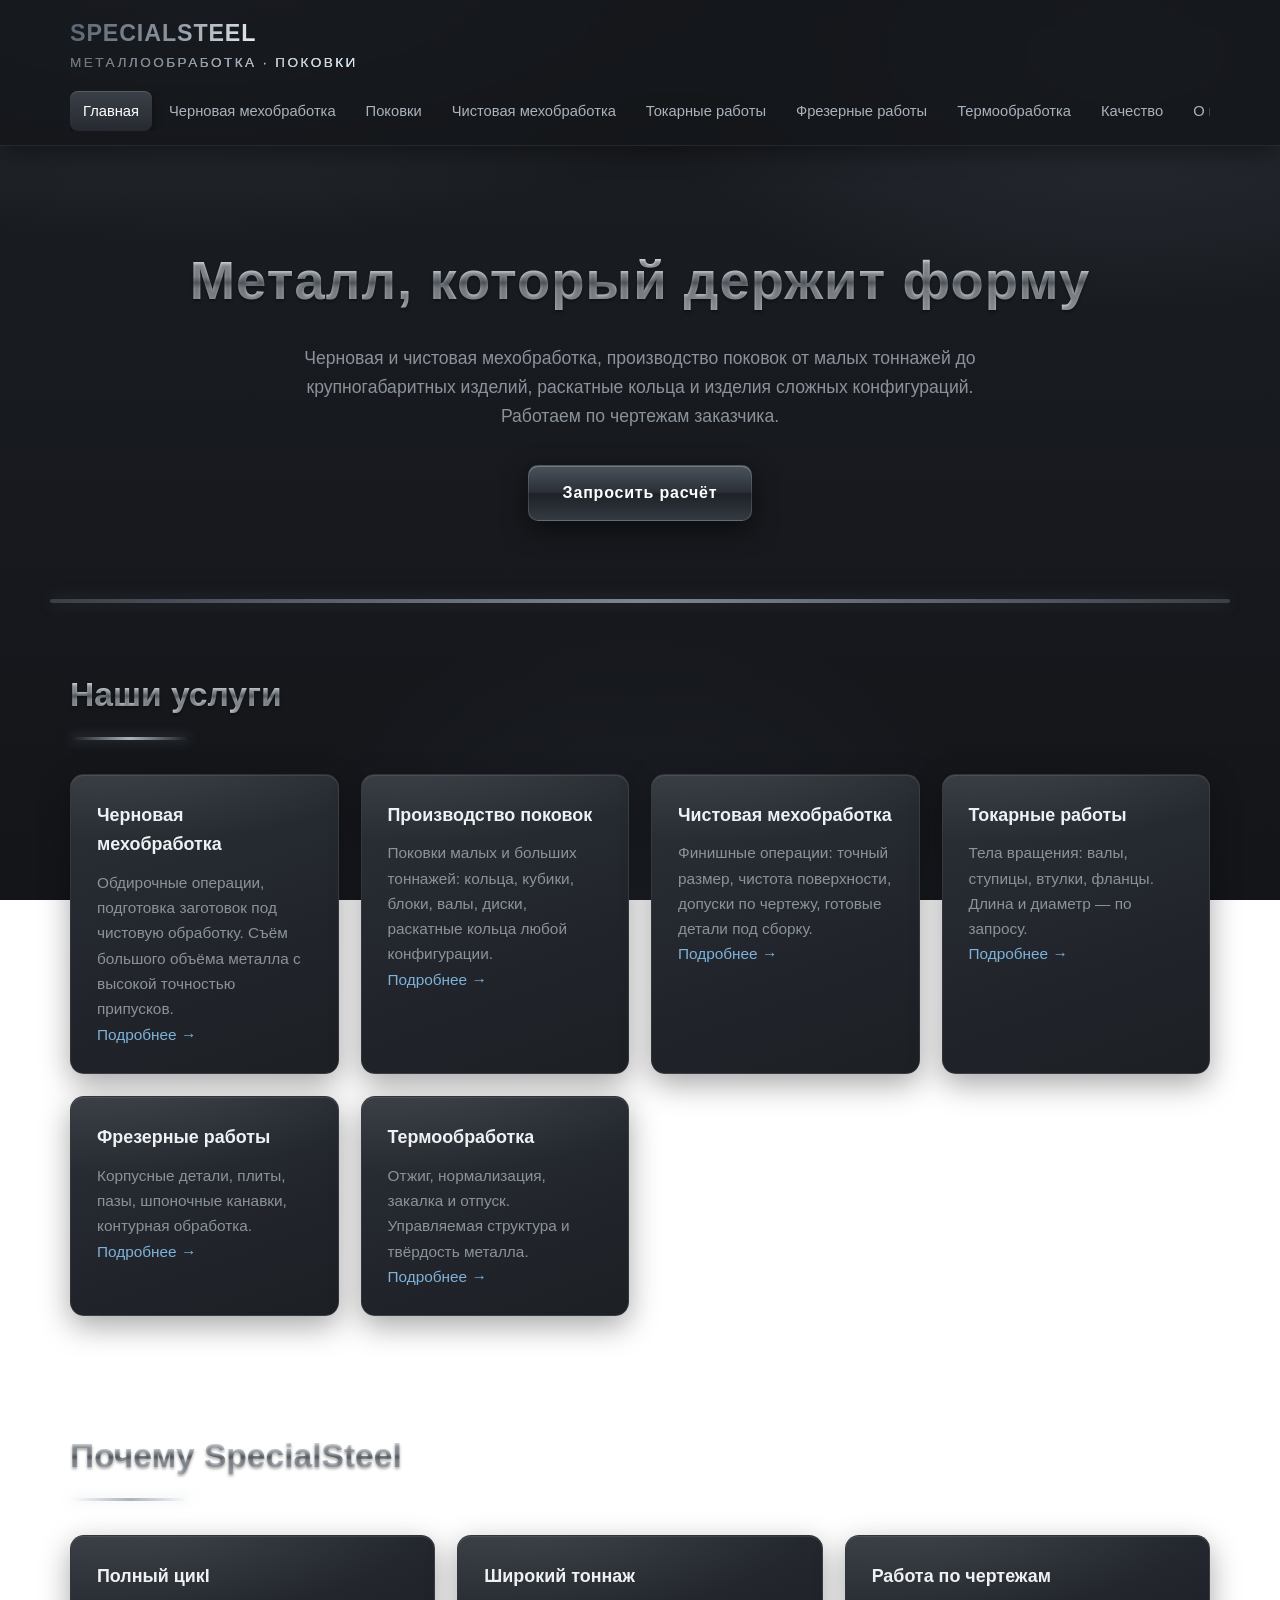
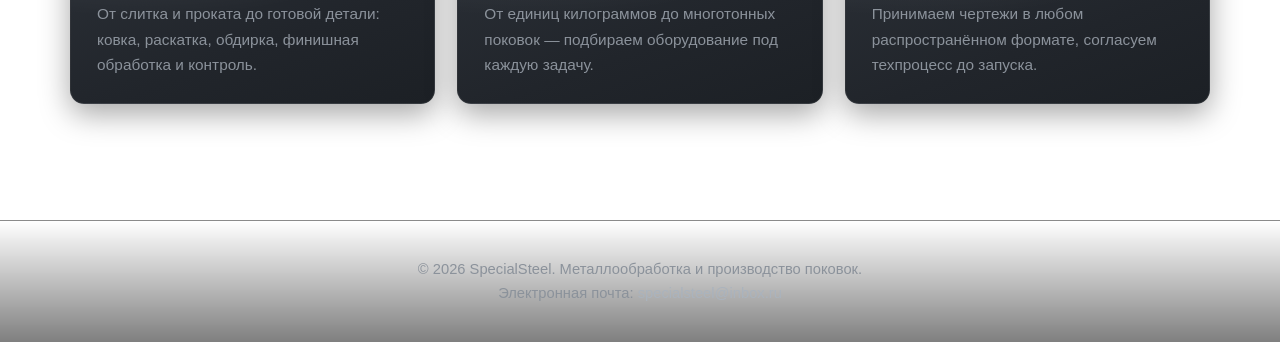
==== index.html @ 2e3a761d "Update index.html" ====
<!DOCTYPE html>
<html lang="ru">
<head>
<meta charset="UTF-8">
<meta name="viewport" content="width=device-width, initial-scale=1.0">
<title>SpecialSteel — металлообработка и поковки</title>
<link rel="stylesheet" href="style.css">
</head>

<body>

<header>
  <div class="top">
    <div class="logo">SPECIALSTEEL<span>МЕТАЛЛООБРАБОТКА · ПОКОВКИ</span></div>
    <nav>
      <ul>
        <li><a class="active" href="index.html">Главная</a></li>
        <li><a href="rough.html">Черновая мехобработка</a></li>
        <li><a href="forging.html">Поковки</a></li>
        <li><a href="finish.html">Чистовая мехобработка</a></li>
        <li><a href="turning.html">Токарные работы</a></li>
        <li><a href="milling.html">Фрезерные работы</a></li>
        <li><a href="heattreat.html">Термообработка</a></li>
        <li><a href="quality.html">Качество</a></li>
        <li><a href="about.html">О компании</a></li>
        <li><a href="gallery.html">Галерея</a></li>
        <li><a href="contacts.html">Контакты</a></li>
      </ul>
    </nav>
  </div>
</header>

<section class="hero">
  <h1>Металл, который держит форму</h1>
  <p>Черновая и чистовая мехобработка, производство поковок от малых тоннажей
     до крупногабаритных изделий, раскатные кольца и изделия сложных конфигураций.
     Работаем по чертежам заказчика.</p>
  <a href="contacts.html" class="btn">Запросить расчёт</a>
</section>

<div class="bar"></div>

<section class="section">
  <h2>Наши услуги</h2>
  <div class="grip"></div>
  <div class="cards">
    <div class="card">
      <h3>Черновая мехобработка</h3>
      <p>Обдирочные операции, подготовка заготовок под чистовую обработку.
         Съём большого объёма металла с высокой точностью припусков.</p>
      <p><a href="rough.html">Подробнее →</a></p>
    </div>
    <div class="card">
      <h3>Производство поковок</h3>
      <p>Поковки малых и больших тоннажей: кольца, кубики, блоки, валы, диски,
         раскатные кольца любой конфигурации.</p>
      <p><a href="forging.html">Подробнее →</a></p>
    </div>
    <div class="card">
      <h3>Чистовая мехобработка</h3>
      <p>Финишные операции: точный размер, чистота поверхности, допуски по чертежу,
         готовые детали под сборку.</p>
      <p><a href="finish.html">Подробнее →</a></p>
    </div>
    <div class="card">
      <h3>Токарные работы</h3>
      <p>Тела вращения: валы, ступицы, втулки, фланцы. Длина и диаметр — по запросу.</p>
      <p><a href="turning.html">Подробнее →</a></p>
    </div>
    <div class="card">
      <h3>Фрезерные работы</h3>
      <p>Корпусные детали, плиты, пазы, шпоночные канавки, контурная обработка.</p>
      <p><a href="milling.html">Подробнее →</a></p>
    </div>
    <div class="card">
      <h3>Термообработка</h3>
      <p>Отжиг, нормализация, закалка и отпуск. Управляемая структура и твёрдость металла.</p>
      <p><a href="heattreat.html">Подробнее →</a></p>
    </div>
  </div>
</section>

<section class="section">
  <h2>Почему SpecialSteel</h2>
  <div class="grip"></div>
  <div class="cards">
    <div class="card"><h3>Полный цикl</h3><p>От слитка и проката до готовой детали: ковка, раскатка, обдирка, финишная обработка и контроль.</p></div>
    <div class="card"><h3>Широкий тоннаж</h3><p>От единиц килограммов до многотонных поковок — подбираем оборудование под каждую задачу.</p></div>
    <div class="card"><h3>Работа по чертежам</h3><p>Принимаем чертежи в любом распространённом формате, согласуем техпроцесс до запуска.</p></div>
  </div>
</section>

<footer>
  <p>© 2026 SpecialSteel. Металлообработка и производство поковок.</p>
  <p>Электронная почта: <a href="mailto:specialsteel@inbox.ru">specialsteel@inbox.ru</a></p>
</footer>

</body>
</html>
---- style.css ----
/* ===== SpecialSteel — глянцевый тёмно-серый металлик ===== */
*{margin:0;padding:0;box-sizing:border-box}
:root{
  --bg:#16181c; --panel:#22262c; --panel2:#1b1e23;
  --steel:#aab3bd; --text:#d8dce2; --muted:#8b929b;
  --line:rgba(255,255,255,.08); --accent:#7fb2d9;
}
html{scroll-behavior:smooth;
  overflow-x:hidden;overflow-x:clip}
body{
  font-family:'Segoe UI',Roboto,Arial,sans-serif;
  color:var(--text); line-height:1.65; min-height:100vh;
  overflow-x:hidden;overflow-x:clip;
  background:
    radial-gradient(1100px 520px at 15% -8%, #343a42 0%, transparent 60%),
    radial-gradient(900px 480px at 88% 6%, #2a2f37 0%, transparent 55%),
    radial-gradient(700px 700px at 50% 115%, #1f232a 0%, transparent 60%),
    linear-gradient(180deg,#1b1e23 0%,#131519 100%);
  background-attachment:fixed;
}
img{max-width:100%;display:block}
a{color:var(--accent);text-decoration:none}
a:hover{text-decoration:underline}

/* --- Логотип: серебристо-голубой блик + медленная вспышка --- */
.logo{
  font-size:1.45rem;font-weight:800;letter-spacing:.04em;white-space:nowrap;
  background:linear-gradient(
    100deg,
    #5b6570 0%,
    #8b949e 12%,
    #e8eef4 22%,
    #ffffff 28%,
    #cfe0f2 36%,
    #aeb9c4 46%,
    #6d747d 58%,
    #b9c0c8 72%,
    #e9f2fa 86%,
    #7d858f 100%
  );
  background-size:300% 100%;
  -webkit-background-clip:text;background-clip:text;color:transparent;
  animation:steel-shimmer 9s linear infinite, steel-glow 5s ease-in-out infinite;
}
.logo span{
  font-weight:400;font-size:.85rem;letter-spacing:.18em;display:block;
  background:linear-gradient(
    100deg,
    #6a727b 0%,
    #9aa5b0 18%,
    #d9e4ee 32%,
    #b6c4d2 46%,
    #7d858f 62%,
    #c9d5e0 80%,
    #6a727b 100%
  );
  background-size:300% 100%;
  -webkit-background-clip:text;background-clip:text;
  -webkit-text-fill-color:transparent;color:transparent;
  animation:steel-shimmer 9s linear infinite;
}
@keyframes steel-shimmer{
  0%{background-position:0% 50%}
  100%{background-position:300% 50%}
}
@keyframes steel-glow{
  0%,100%{filter:drop-shadow(0 0 0 rgba(190,220,255,0))}
  50%{filter:drop-shadow(0 0 10px rgba(190,220,255,.45)) drop-shadow(0 0 22px rgba(160,200,255,.22))}
}

/* --- Шапка --- */
header{
  position:sticky;top:0;z-index:100;
  overflow:hidden;
  background:rgba(19,21,25,.82);
  backdrop-filter:blur(12px);
  border-bottom:1px solid var(--line);
  box-shadow:0 6px 24px rgba(0,0,0,.45);
}
.top{max-width:1180px;margin:0 auto;padding:14px 20px;
  display:flex;align-items:center;justify-content:space-between;gap:16px;flex-wrap:wrap}

/* --- Меню-лента: обрезка и запрет сдвига страницы на ЛЮБОЙ ширине --- */
nav{
  overflow:hidden;
  width:100%;
  min-width:0;
  touch-action:pan-y;
  cursor:grab;
  user-select:none;
  -webkit-user-select:none;
}
nav.dragging{cursor:grabbing}
nav ul{display:flex;gap:4px;list-style:none;flex-wrap:nowrap;width:max-content}
nav li{flex-shrink:0}
nav a{
  display:block;padding:8px 13px;border-radius:8px;font-size:.92rem;
  color:var(--steel);transition:.25s;
  user-select:none;
  -webkit-user-select:none;
  -webkit-touch-callout:none;
}
nav a:hover{
  color:#fff;background:linear-gradient(180deg,rgba(255,255,255,.10),rgba(255,255,255,.03));
  text-decoration:none;box-shadow:inset 0 1px 0 rgba(255,255,255,.12)}
nav a.active{
  color:#fff;
  background:linear-gradient(180deg,#3a4048,#262a30);
  box-shadow:inset 0 1px 0 rgba(255,255,255,.15),0 3px 10px rgba(0,0,0,.4)}

/* --- Металлический заголовок --- */
h1,h2{
  background:linear-gradient(180deg,#f4f6f8 0%,#b6bdc5 45%,#767d86 52%,#aeb5bd 58%,#e7eaee 100%);
  -webkit-background-clip:text;background-clip:text;color:transparent;
  text-shadow:0 2px 3px rgba(0,0,0,.35)}

/* --- Раскалённая надпись SPECIALSTEEL --- */
.lava-brand{
  font-size:2.2rem;font-weight:800;letter-spacing:6px;
  text-transform:uppercase;margin-bottom:14px;
  background:linear-gradient(
    100deg,
    #3a0500 0%,
    #7a1a00 15%,
    #e63b00 30%,
    #ff8c1a 42%,
    #ffd54a 50%,
    #ff8c1a 58%,
    #e63b00 70%,
    #7a1a00 85%,
    #3a0500 100%
  );
  background-size:300% 100%;
  -webkit-background-clip:text;background-clip:text;color:transparent;
  filter:drop-shadow(0 0 6px rgba(255,80,0,.7))
         drop-shadow(0 0 18px rgba(255,140,0,.4));
  animation:lava-flow 4s linear infinite;
}
@keyframes lava-flow{
  0%{background-position:0% 50%}
  100%{background-position:300% 50%}
}

/* --- Герой --- */
.hero{
  max-width:1180px;margin:0 auto;padding:90px 20px 70px;text-align:center}
.hero h1{font-size:clamp(2rem,5vw,3.4rem);letter-spacing:.02em;margin-bottom:18px}
.hero p{color:var(--muted);max-width:720px;margin:0 auto 34px;font-size:1.1rem}
.btn{
  display:inline-block;padding:14px 34px;border-radius:10px;font-weight:700;
  letter-spacing:.05em;color:#fff;
  background:linear-gradient(180deg,#4a525c 0%,#2b3037 48%,#1e2228 52%,#343a42 100%);
  border:1px solid rgba(255,255,255,.14);
  box-shadow:inset 0 1px 0 rgba(255,255,255,.22),0 8px 24px rgba(0,0,0,.5);
  transition:.25s}
.btn:hover{transform:translateY(-2px);box-shadow:inset 0 1px 0 rgba(255,255,255,.3),0 12px 32px rgba(0,0,0,.6);
  background:linear-gradient(180deg,#565f6a 0%,#333941 48%,#24282e 52%,#3d444d 100%)}

/* --- Секции и карточки --- */
.section{max-width:1180px;margin:0 auto;padding:56px 20px}
.section h2{font-size:clamp(1.5rem,3vw,2.1rem);margin-bottom:14px}
.section>p{color:var(--muted);max-width:820px;margin-bottom:30px}
.grip{height:3px;max-width:120px;margin-bottom:34px;border-radius:3px;
  background:linear-gradient(90deg,transparent,#aab3bd,transparent);
  box-shadow:0 0 12px rgba(170,180,190,.35)}
.cards{display:grid;grid-template-columns:repeat(auto-fit,minmax(260px,1fr));gap:22px}
.card{
  padding:26px;border-radius:14px;position:relative;overflow:hidden;
  background:linear-gradient(160deg,#2b3037 0%,#21252b 60%,#1c2025 100%);
  border:1px solid var(--line);
  box-shadow:inset 0 1px 0 rgba(255,255,255,.09),0 10px 30px rgba(0,0,0,.35);
  transition:.3s}
.card::before{
  content:"";position:absolute;inset:0;pointer-events:none;
  background:radial-gradient(400px 140px at 20% -10%,rgba(255,255,255,.10),transparent 70%)}
.card:hover{transform:translateY(-4px);border-color:rgba(255,255,255,.18);
  box-shadow:inset 0 1px 0 rgba(255,255,255,.14),0 18px 44px rgba(0,0,0,.5)}
.card h3{margin-bottom:10px;color:#eef1f4;font-size:1.12rem}
.card p,.card li{color:var(--muted);font-size:.96rem}
.card ul{padding-left:18px}
.card b{color:#cfd5db}

/* --- Металлическая планка-разделитель --- */
.bar{max-width:1180px;margin:8px auto;height:4px;border-radius:4px;
  background:linear-gradient(90deg,#3a4048,#7d858f 50%,#3a4048);
  box-shadow:0 0 16px rgba(150,160,170,.25)}

/* --- Таблица тоннажей --- */
table{width:100%;border-collapse:collapse;margin-top:10px;font-size:.95rem}
th{color:#eef1f4;text-align:left;padding:12px 14px;
  background:linear-gradient(180deg,#333941,#25292f);
  border-bottom:1px solid rgba(255,255,255,.18)}
td{padding:11px 14px;border-bottom:1px solid var(--line);color:var(--muted)}
tr:hover td{background:rgba(255,255,255,.03);color:var(--text)}

/* --- Форма --- */
form{max-width:620px;display:grid;gap:14px}
input,textarea{
  width:100%;padding:13px 15px;border-radius:10px;font:inherit;color:var(--text);
  background:linear-gradient(180deg,#1d2126,#171a1e);
  border:1px solid rgba(255,255,255,.12);
  box-shadow:inset 0 2px 6px rgba(0,0,0,.45)}
input:focus,textarea:focus{outline:none;border-color:var(--accent);
  box-shadow:inset 0 2px 6px rgba(0,0,0,.45),0 0 0 3px rgba(127,178,217,.15)}

/* --- Галерея-плейсхолдеры --- */
.gallery{display:grid;grid-template-columns:repeat(auto-fit,minmax(260px,1fr));gap:22px}
.tile{
  aspect-ratio:4/3;border-radius:14px;border:1px solid var(--line);
  background:linear-gradient(135deg,#343a42 0%,#23272d 45%,#1a1d22 100%);
  box-shadow:inset 0 1px 0 rgba(255,255,255,.1),0 10px 30px rgba(0,0,0,.35);
  display:flex;align-items:center;justify-content:center;
  color:var(--muted);font-size:.9rem;letter-spacing:.1em;text-transform:uppercase;
  transition:.3s;position:relative;overflow:hidden}
.tile::after{content:"";position:absolute;inset:0;
  background:radial-gradient(300px 120px at 30% 0%,rgba(255,255,255,.12),transparent 70%)}
.tile:hover{transform:scale(1.02)}

/* --- Подвал --- */
footer{margin-top:60px;padding:36px 20px;text-align:center;
  background:linear-gradient(180deg,rgba(0,0,0,0),rgba(0,0,0,.5));
  border-top:1px solid var(--line)}
footer p{color:var(--muted);font-size:.92rem}
footer a{color:var(--steel)}

/* --- Малые экраны --- */
@media(max-width:720px){
  .top{justify-content:center}
  .hero{padding:60px 16px 46px}
}

/* ===== Мобильное меню: оформление капсул ===== */
@media (max-width: 768px) {
  header .top{
    flex-direction:column;
    align-items:stretch;
    gap:8px;
    padding:12px 16px;
  }
  nav a{
    padding:8px 14px;
    margin-right:8px;
    white-space:nowrap;
    background:linear-gradient(180deg,#333941,#262a30);
    border:1px solid var(--line);
    border-radius:20px;
    font-size:.9rem;
  }
  nav a.active{
    background:linear-gradient(180deg,#4a525c,#2b3037);
    border-color:rgba(255,255,255,.35);
  }
}
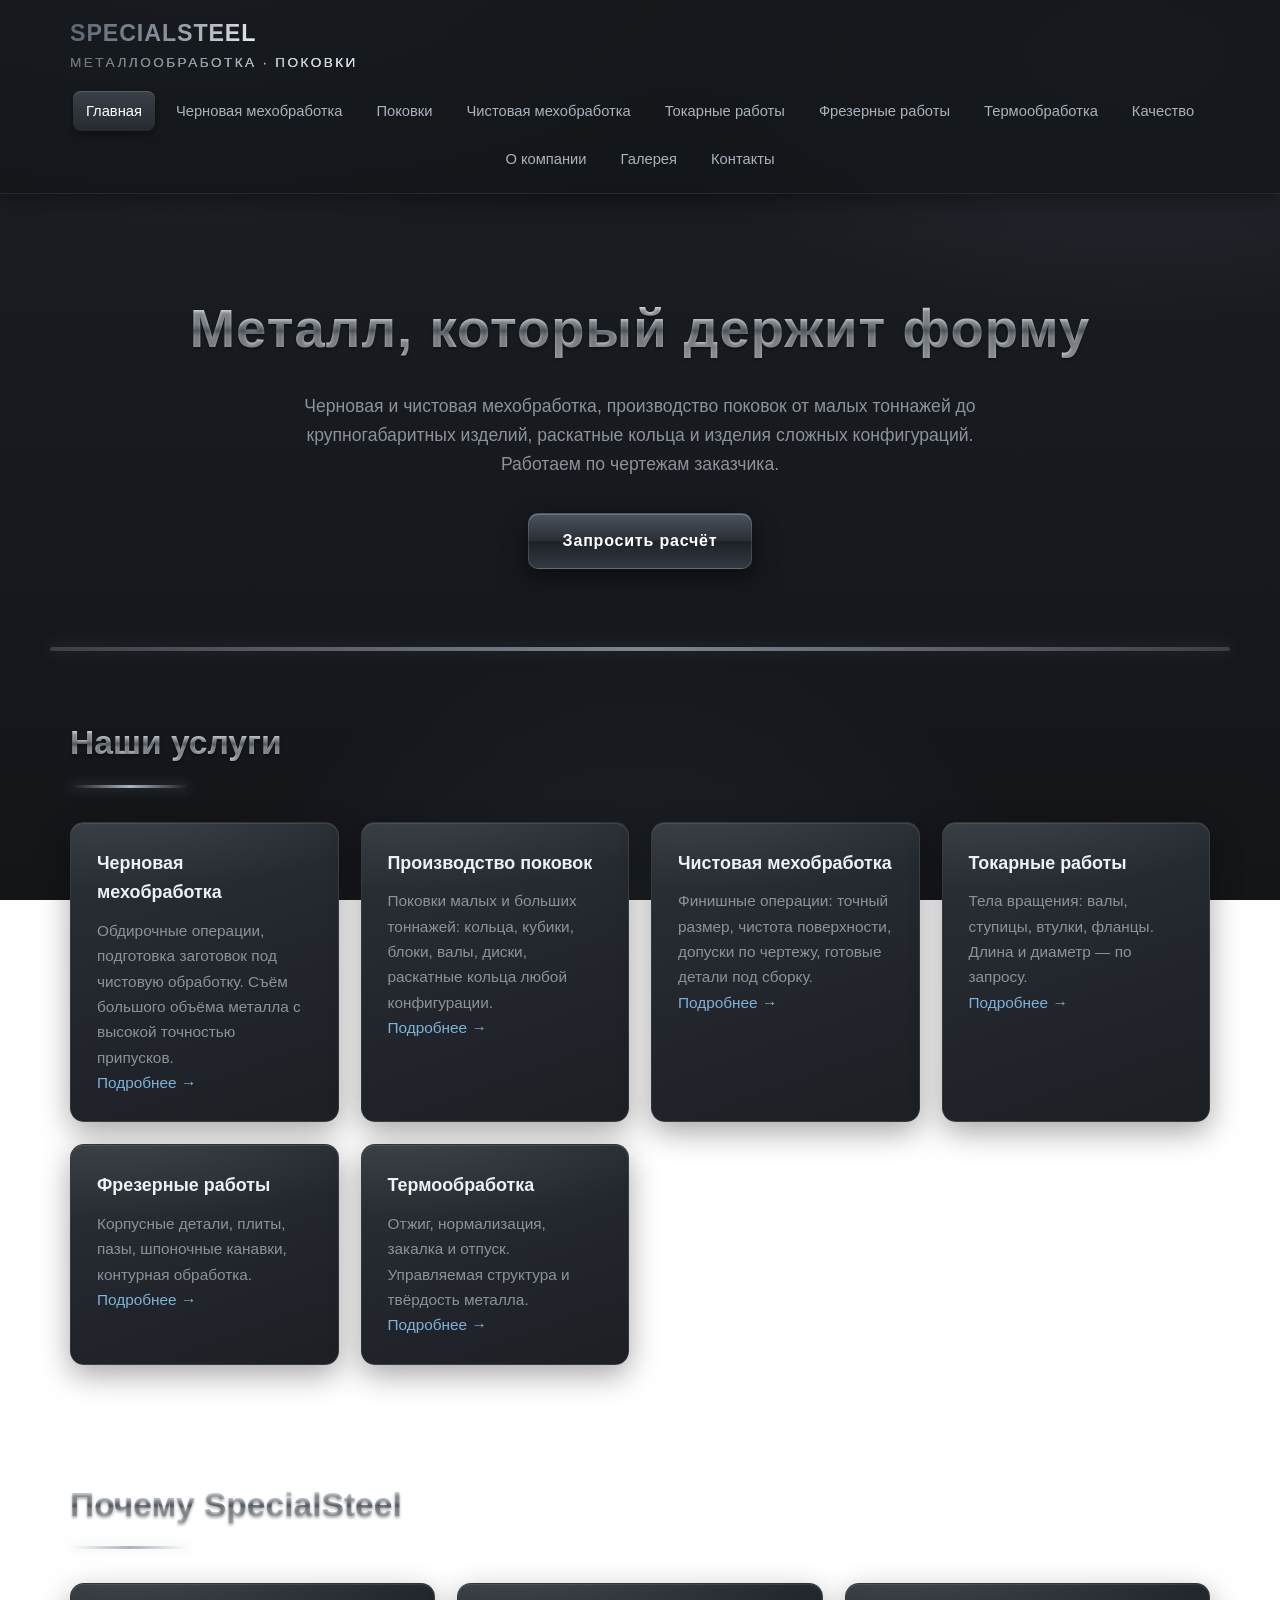
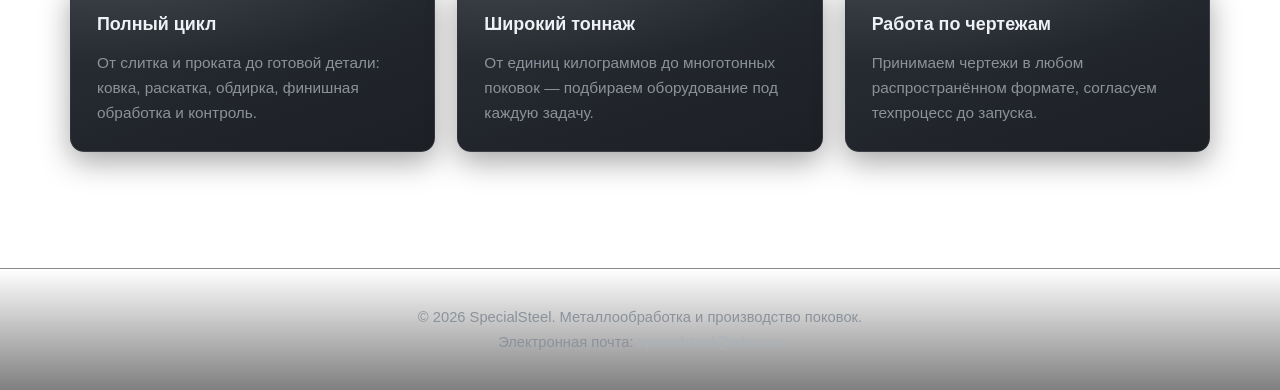
==== commit 533d1b9f: "Update index.html" ====
--- a/index.html
+++ b/index.html
@@ -5,6 +5,18 @@
 <meta name="viewport" content="width=device-width, initial-scale=1.0">
 <title>SpecialSteel — металлообработка и поковки</title>
 <link rel="stylesheet" href="style.css">
+<style>
+/* Переопределение меню: все пункты видны, переносятся на новую строку */
+nav ul{
+  display:flex;
+  flex-wrap:wrap;          /* пункты переносятся, а не обрезаются */
+  justify-content:center;
+  gap:8px;
+  width:100%;
+}
+nav ul li{flex:0 0 auto}
+nav ul a{display:block;white-space:nowrap}
+</style>
 </head>
 
 <body>
@@ -84,7 +96,7 @@
   <h2>Почему SpecialSteel</h2>
   <div class="grip"></div>
   <div class="cards">
-    <div class="card"><h3>Полный цикl</h3><p>От слитка и проката до готовой детали: ковка, раскатка, обдирка, финишная обработка и контроль.</p></div>
+    <div class="card"><h3>Полный цикл</h3><p>От слитка и проката до готовой детали: ковка, раскатка, обдирка, финишная обработка и контроль.</p></div>
     <div class="card"><h3>Широкий тоннаж</h3><p>От единиц килограммов до многотонных поковок — подбираем оборудование под каждую задачу.</p></div>
     <div class="card"><h3>Работа по чертежам</h3><p>Принимаем чертежи в любом распространённом формате, согласуем техпроцесс до запуска.</p></div>
   </div>
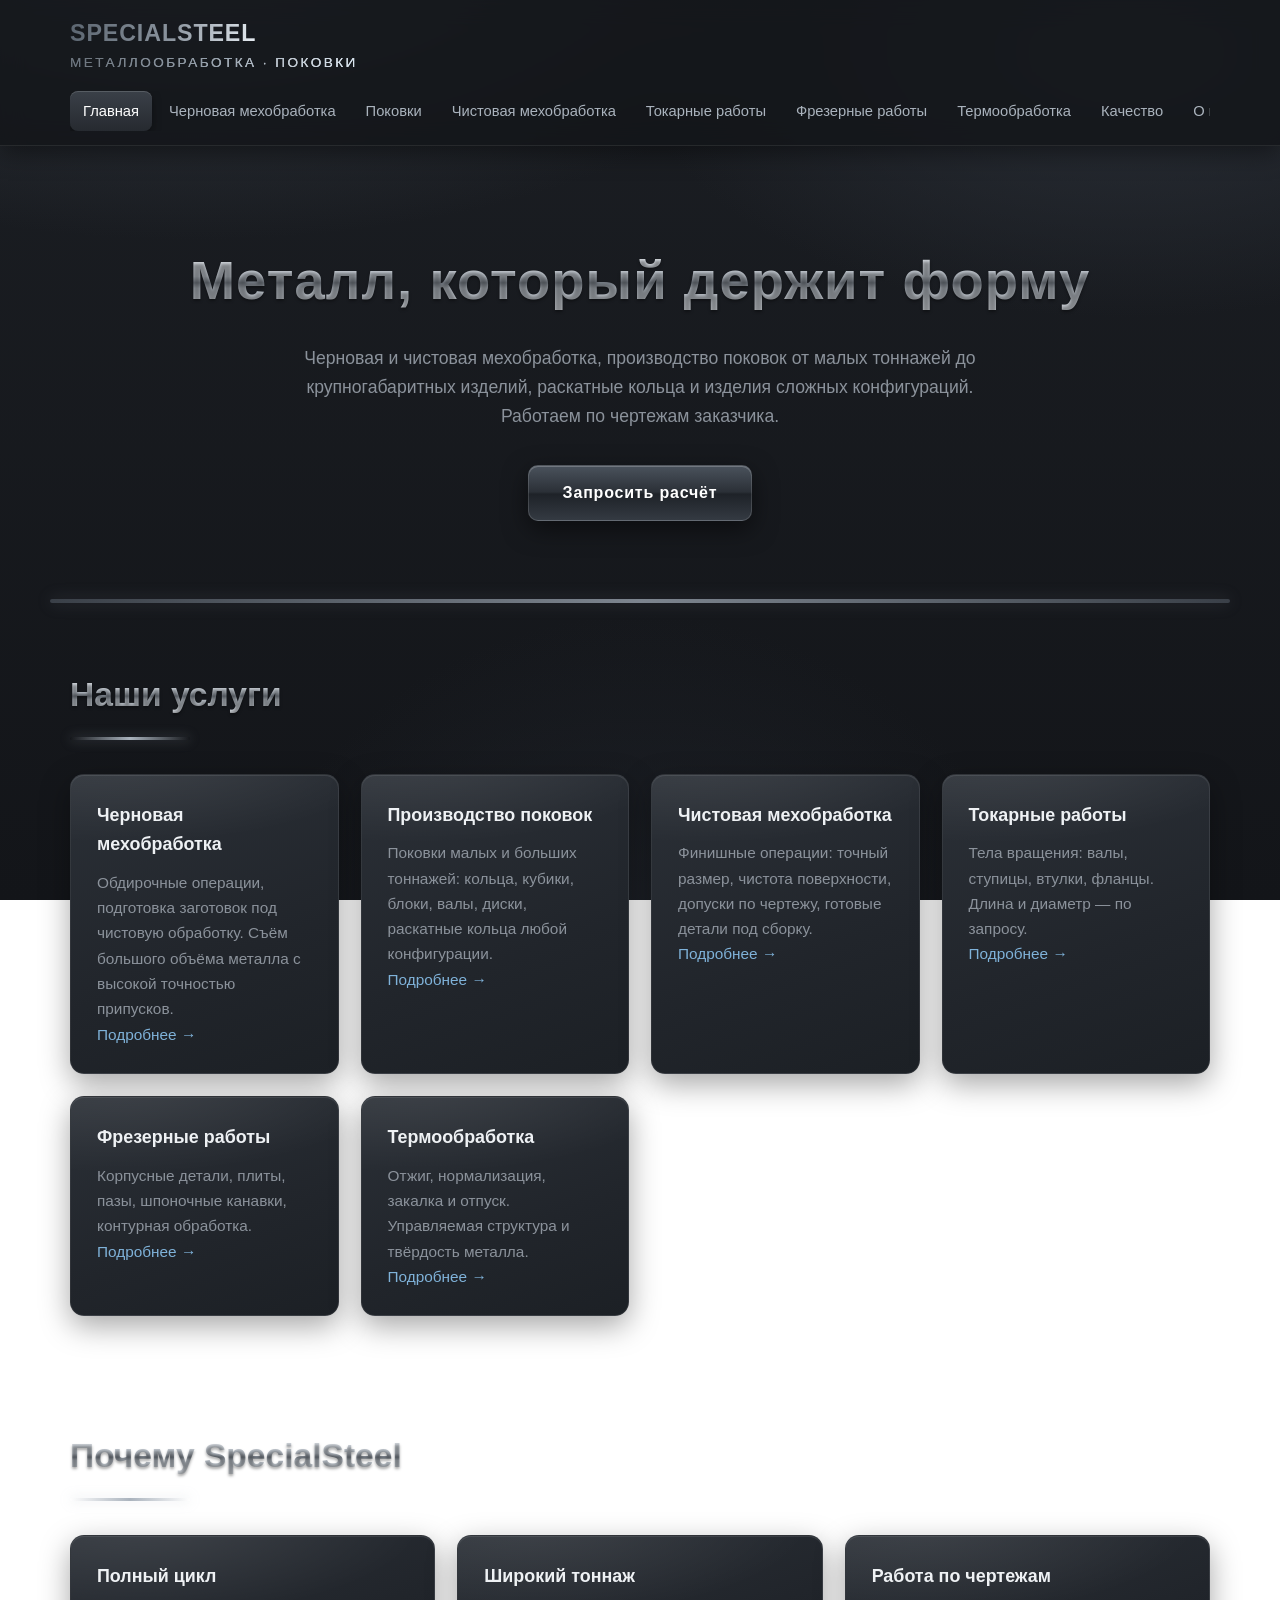
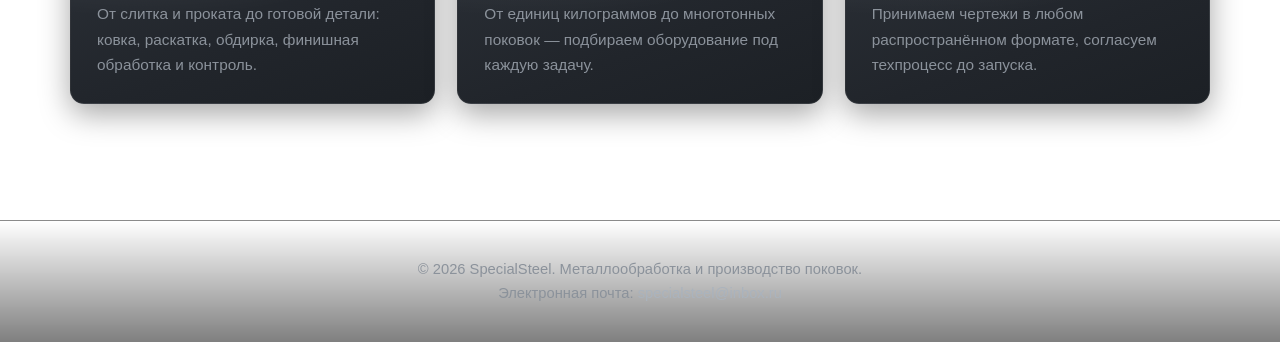
==== commit b068fa7b: "Update index.html" ====
--- a/index.html
+++ b/index.html
@@ -5,21 +5,9 @@
 <meta name="viewport" content="width=device-width, initial-scale=1.0">
 <title>SpecialSteel — металлообработка и поковки</title>
 <link rel="stylesheet" href="style.css">
-<style>
-/* Переопределение меню: все пункты видны, переносятся на новую строку */
-nav ul{
-  display:flex;
-  flex-wrap:wrap;          /* пункты переносятся, а не обрезаются */
-  justify-content:center;
-  gap:8px;
-  width:100%;
-}
-nav ul li{flex:0 0 auto}
-nav ul a{display:block;white-space:nowrap}
-</style>
 </head>
 
-<body>
+  <body>
 
 <header>
   <div class="top">
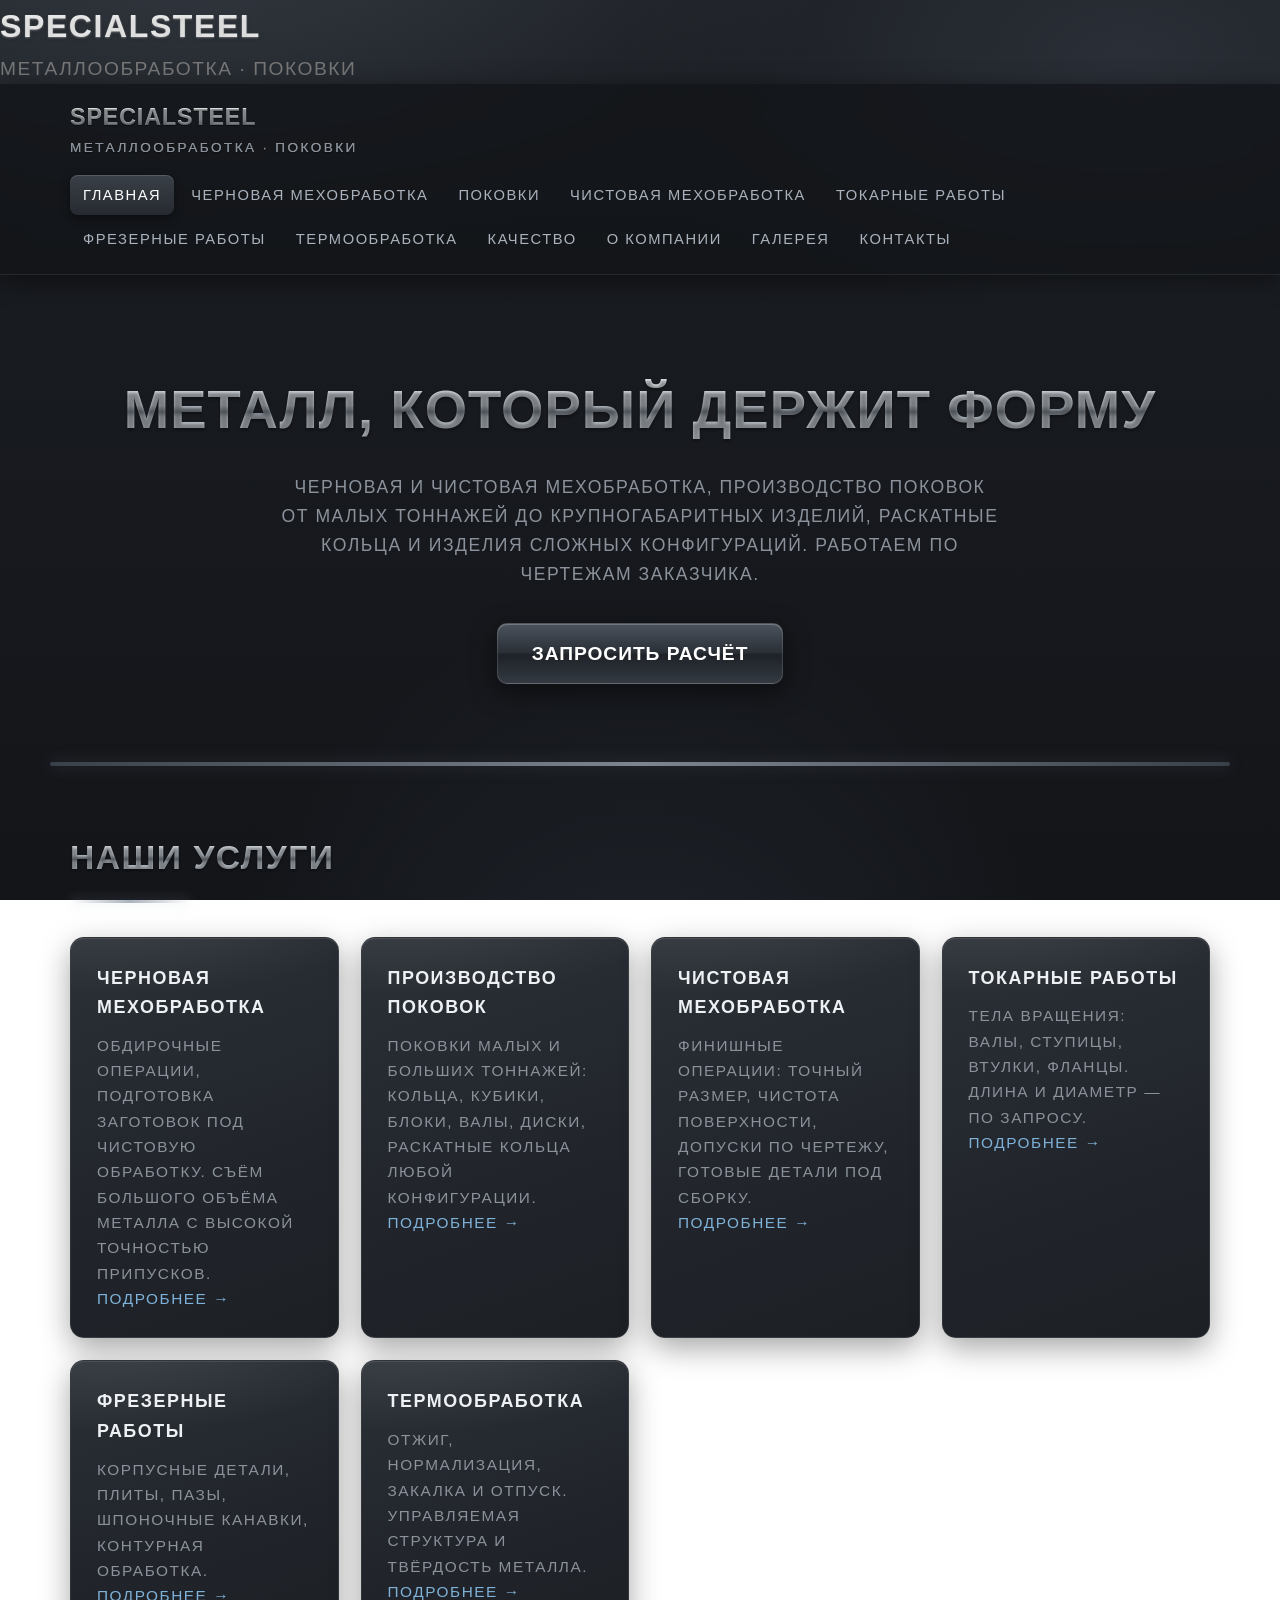
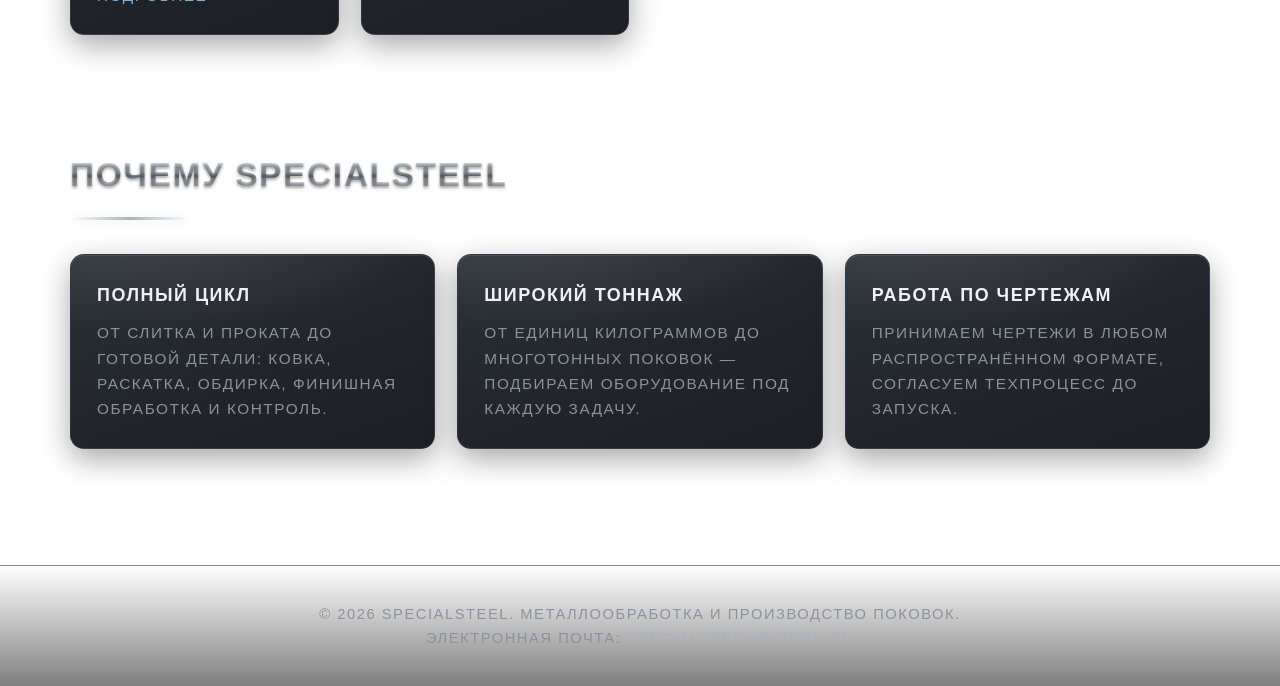
==== commit 8ebcdb0b: "Update index.html" ====
--- a/index.html
+++ b/index.html
@@ -1,13 +1,19 @@
 <!DOCTYPE html>
 <html lang="ru">
 <head>
+
+<div class="header-title">
+    SPECIALSTEEL
+  </div>
+  <div class="header-subtitle">
+    МЕТАЛЛООБРАБОТКА · ПОКОВКИ
+  
 <meta charset="UTF-8">
 <meta name="viewport" content="width=device-width, initial-scale=1.0">
 <title>SpecialSteel — металлообработка и поковки</title>
 <link rel="stylesheet" href="style.css">
 </head>
-
-  <body>
+<body>
 
 <header>
   <div class="top">
--- a/style.css
+++ b/style.css
@@ -5,12 +5,10 @@
   --steel:#aab3bd; --text:#d8dce2; --muted:#8b929b;
   --line:rgba(255,255,255,.08); --accent:#7fb2d9;
 }
-html{scroll-behavior:smooth;
-  overflow-x:hidden;overflow-x:clip}
+html{scroll-behavior:smooth}
 body{
   font-family:'Segoe UI',Roboto,Arial,sans-serif;
   color:var(--text); line-height:1.65; min-height:100vh;
-  overflow-x:hidden;overflow-x:clip;
   background:
     radial-gradient(1100px 520px at 15% -8%, #343a42 0%, transparent 60%),
     radial-gradient(900px 480px at 88% 6%, #2a2f37 0%, transparent 55%),
@@ -22,56 +20,9 @@
 a{color:var(--accent);text-decoration:none}
 a:hover{text-decoration:underline}
 
-/* --- Логотип: серебристо-голубой блик + медленная вспышка --- */
-.logo{
-  font-size:1.45rem;font-weight:800;letter-spacing:.04em;white-space:nowrap;
-  background:linear-gradient(
-    100deg,
-    #5b6570 0%,
-    #8b949e 12%,
-    #e8eef4 22%,
-    #ffffff 28%,
-    #cfe0f2 36%,
-    #aeb9c4 46%,
-    #6d747d 58%,
-    #b9c0c8 72%,
-    #e9f2fa 86%,
-    #7d858f 100%
-  );
-  background-size:300% 100%;
-  -webkit-background-clip:text;background-clip:text;color:transparent;
-  animation:steel-shimmer 9s linear infinite, steel-glow 5s ease-in-out infinite;
-}
-.logo span{
-  font-weight:400;font-size:.85rem;letter-spacing:.18em;display:block;
-  background:linear-gradient(
-    100deg,
-    #6a727b 0%,
-    #9aa5b0 18%,
-    #d9e4ee 32%,
-    #b6c4d2 46%,
-    #7d858f 62%,
-    #c9d5e0 80%,
-    #6a727b 100%
-  );
-  background-size:300% 100%;
-  -webkit-background-clip:text;background-clip:text;
-  -webkit-text-fill-color:transparent;color:transparent;
-  animation:steel-shimmer 9s linear infinite;
-}
-@keyframes steel-shimmer{
-  0%{background-position:0% 50%}
-  100%{background-position:300% 50%}
-}
-@keyframes steel-glow{
-  0%,100%{filter:drop-shadow(0 0 0 rgba(190,220,255,0))}
-  50%{filter:drop-shadow(0 0 10px rgba(190,220,255,.45)) drop-shadow(0 0 22px rgba(160,200,255,.22))}
-}
-
 /* --- Шапка --- */
 header{
   position:sticky;top:0;z-index:100;
-  overflow:hidden;
   background:rgba(19,21,25,.82);
   backdrop-filter:blur(12px);
   border-bottom:1px solid var(--line);
@@ -79,27 +30,16 @@
 }
 .top{max-width:1180px;margin:0 auto;padding:14px 20px;
   display:flex;align-items:center;justify-content:space-between;gap:16px;flex-wrap:wrap}
-
-/* --- Меню-лента: обрезка и запрет сдвига страницы на ЛЮБОЙ ширине --- */
-nav{
-  overflow:hidden;
-  width:100%;
-  min-width:0;
-  touch-action:pan-y;
-  cursor:grab;
-  user-select:none;
-  -webkit-user-select:none;
-}
-nav.dragging{cursor:grabbing}
-nav ul{display:flex;gap:4px;list-style:none;flex-wrap:nowrap;width:max-content}
-nav li{flex-shrink:0}
+.logo{font-size:1.45rem;font-weight:800;letter-spacing:.04em;white-space:nowrap;
+  background:linear-gradient(180deg,#ffffff 0%,#c7ccd3 35%,#6d747d 52%,#b9c0c8 55%,#8b929b 100%);
+  -webkit-background-clip:text;background-clip:text;color:transparent;
+  text-shadow:0 1px 1px rgba(0,0,0,.4)}
+.logo span{font-weight:400;font-size:.85rem;color:var(--muted);
+  -webkit-text-fill-color:var(--muted);display:block;letter-spacing:.18em}
+nav ul{display:flex;gap:4px;list-style:none;flex-wrap:wrap}
 nav a{
   display:block;padding:8px 13px;border-radius:8px;font-size:.92rem;
-  color:var(--steel);transition:.25s;
-  user-select:none;
-  -webkit-user-select:none;
-  -webkit-touch-callout:none;
-}
+  color:var(--steel);transition:.25s}
 nav a:hover{
   color:#fff;background:linear-gradient(180deg,rgba(255,255,255,.10),rgba(255,255,255,.03));
   text-decoration:none;box-shadow:inset 0 1px 0 rgba(255,255,255,.12)}
@@ -113,33 +53,6 @@
   background:linear-gradient(180deg,#f4f6f8 0%,#b6bdc5 45%,#767d86 52%,#aeb5bd 58%,#e7eaee 100%);
   -webkit-background-clip:text;background-clip:text;color:transparent;
   text-shadow:0 2px 3px rgba(0,0,0,.35)}
-
-/* --- Раскалённая надпись SPECIALSTEEL --- */
-.lava-brand{
-  font-size:2.2rem;font-weight:800;letter-spacing:6px;
-  text-transform:uppercase;margin-bottom:14px;
-  background:linear-gradient(
-    100deg,
-    #3a0500 0%,
-    #7a1a00 15%,
-    #e63b00 30%,
-    #ff8c1a 42%,
-    #ffd54a 50%,
-    #ff8c1a 58%,
-    #e63b00 70%,
-    #7a1a00 85%,
-    #3a0500 100%
-  );
-  background-size:300% 100%;
-  -webkit-background-clip:text;background-clip:text;color:transparent;
-  filter:drop-shadow(0 0 6px rgba(255,80,0,.7))
-         drop-shadow(0 0 18px rgba(255,140,0,.4));
-  animation:lava-flow 4s linear infinite;
-}
-@keyframes lava-flow{
-  0%{background-position:0% 50%}
-  100%{background-position:300% 50%}
-}
 
 /* --- Герой --- */
 .hero{
@@ -222,32 +135,97 @@
   border-top:1px solid var(--line)}
 footer p{color:var(--muted);font-size:.92rem}
 footer a{color:var(--steel)}
-
-/* --- Малые экраны --- */
 @media(max-width:720px){
   .top{justify-content:center}
+  nav ul{justify-content:center}
   .hero{padding:60px 16px 46px}
 }
 
-/* ===== Мобильное меню: оформление капсул ===== */
-@media (max-width: 768px) {
-  header .top{
-    flex-direction:column;
-    align-items:stretch;
-    gap:8px;
-    padding:12px 16px;
-  }
-  nav a{
-    padding:8px 14px;
-    margin-right:8px;
-    white-space:nowrap;
-    background:linear-gradient(180deg,#333941,#262a30);
-    border:1px solid var(--line);
-    border-radius:20px;
-    font-size:.9rem;
-  }
-  nav a.active{
-    background:linear-gradient(180deg,#4a525c,#2b3037);
-    border-color:rgba(255,255,255,.35);
-  }
-}
+
+/* Раскалённая надпись SPECIALSTEEL */
+.lava-brand {
+  font-size: 2.2rem;
+  font-weight: 800;
+  letter-spacing: 6px;
+  text-transform: uppercase;
+  margin-bottom: 14px;
+
+  /* Переливы расплавленного металла */
+  background: linear-gradient(
+    100deg,
+    #3a0500 0%,
+    #7a1a00 15%,
+    #e63b00 30%,
+    #ff8c1a 42%,
+    #ffd54a 50%,
+    #ff8c1a 58%,
+    #e63b00 70%,
+    #7a1a00 85%,
+    #3a0500 100%
+  );
+  background-size: 300% 100%;
+
+  -webkit-background-clip: text;
+  background-clip: text;
+  color: transparent;
+
+  /* Тлеющее свечение вокруг букв */
+  filter: drop-shadow(0 0 6px rgba(255, 80, 0, 0.7))
+          drop-shadow(0 0 18px rgba(255, 140, 0, 0.4));
+
+  animation: lava-flow 4s linear infinite;
+}
+
+@keyframes lava-flow {
+  0%   { background-position: 0% 50%; }
+  100% { background-position: 300% 50%; }
+}
+
+
+/* Стили для заголовка в шапке сайта */
+.header-title {
+  font-size: 2rem;
+  font-weight: 700;
+  letter-spacing: 0.05em;
+  display: flex;
+  align-items: center;
+  gap: 16px;
+  
+  /* Эффект переливания */
+  background: linear-gradient(
+    45deg,
+    #f5f5f5 0%,
+    #d4d4d4 25%,
+    #c0c0c0 50%,
+    #d4d4d4 75%,
+    #f5f5f5 100%
+  );
+  background-size: 400% 100%;
+  
+  -webkit-background-clip: text;
+  background-clip: text;
+  color: transparent;
+  
+  /* Тени для объема */
+  text-shadow: 
+    0 1px 2px rgba(255,255,255,0.3),
+    0 2px 4px rgba(0,0,0,0.2);
+  
+  /* Анимация переливания */
+  animation: silver-shimmer 6s ease-in-out infinite;
+}
+
+/* Анимация движения градиента */
+@keyframes silver-shimmer {
+  0% { background-position: 0% 50%; }
+  50% { background-position: 100% 50%; }
+  100% { background-position: 0% 50%; }
+}
+
+/* Стили для подзаголовка */
+.header-subtitle {
+  font-size: 1.2rem;
+  color: #777;
+  text-transform: uppercase;
+  letter-spacing: 0.08em;
+}
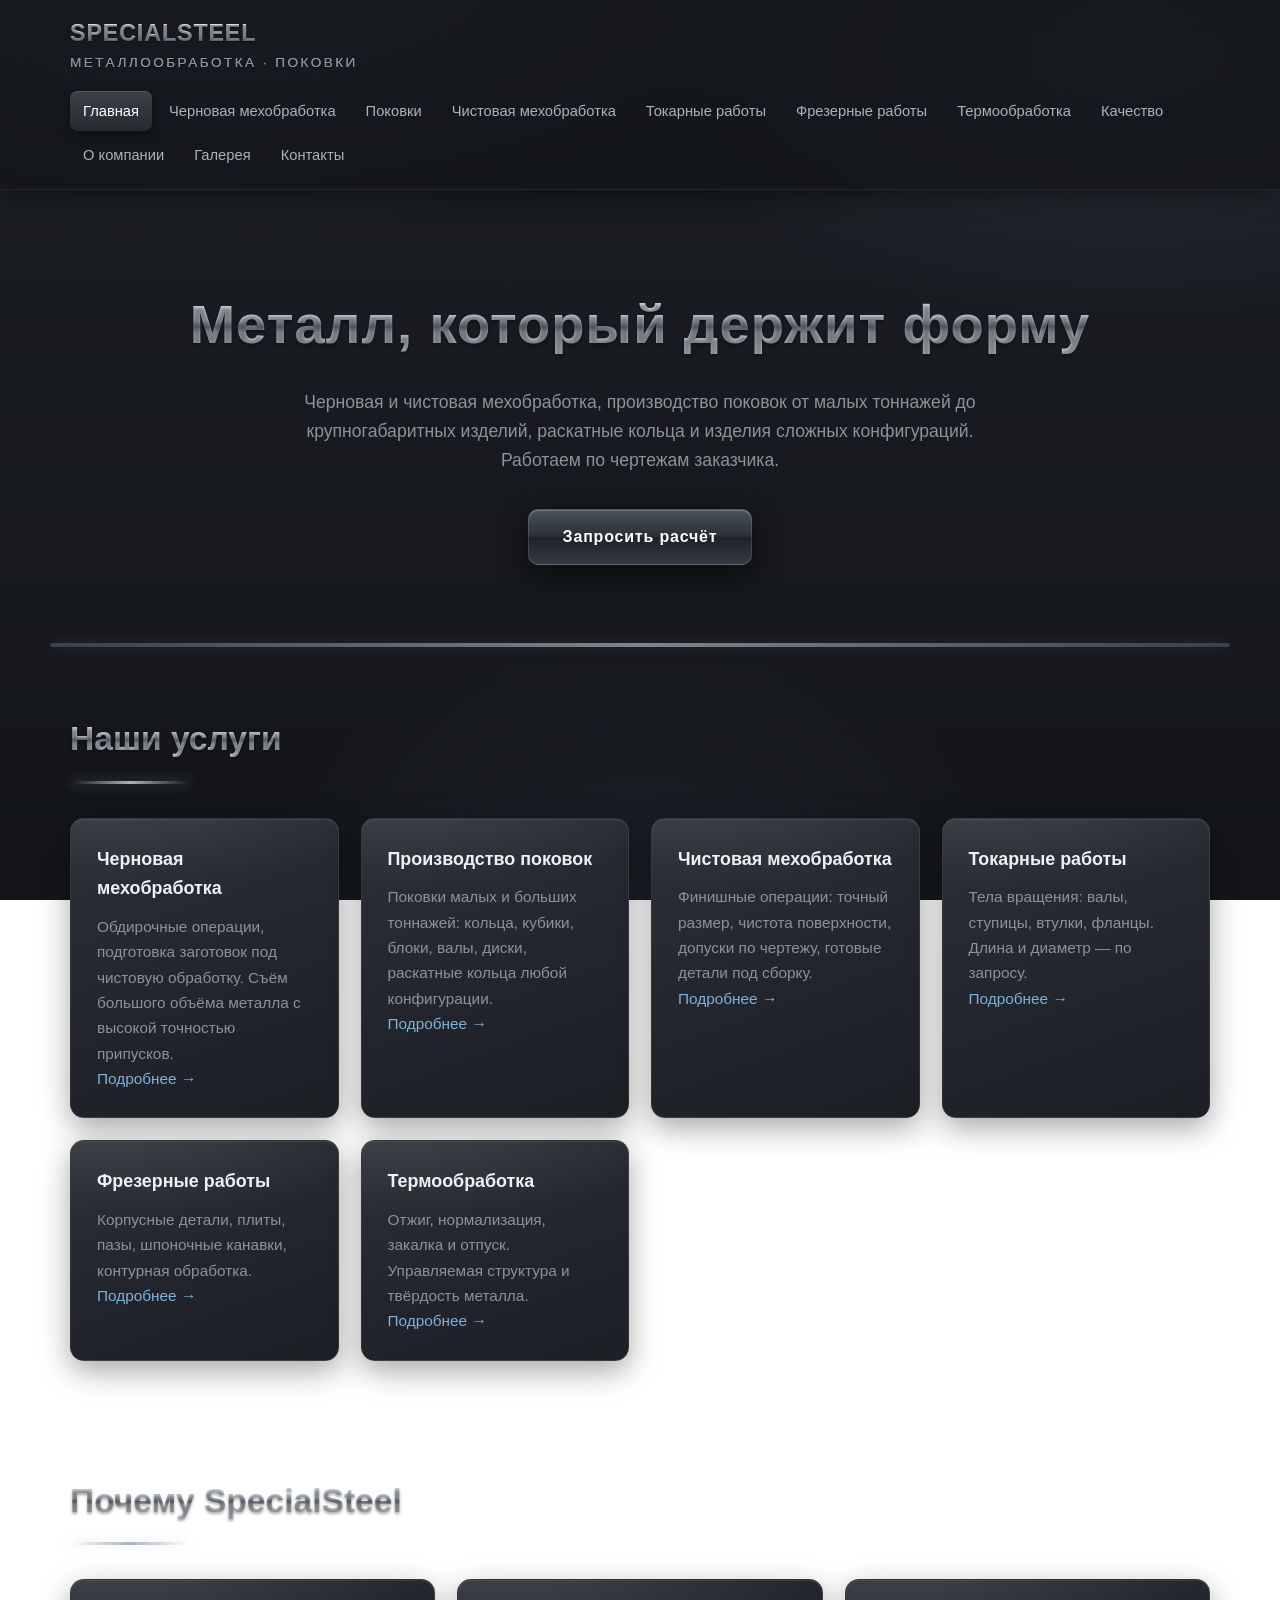
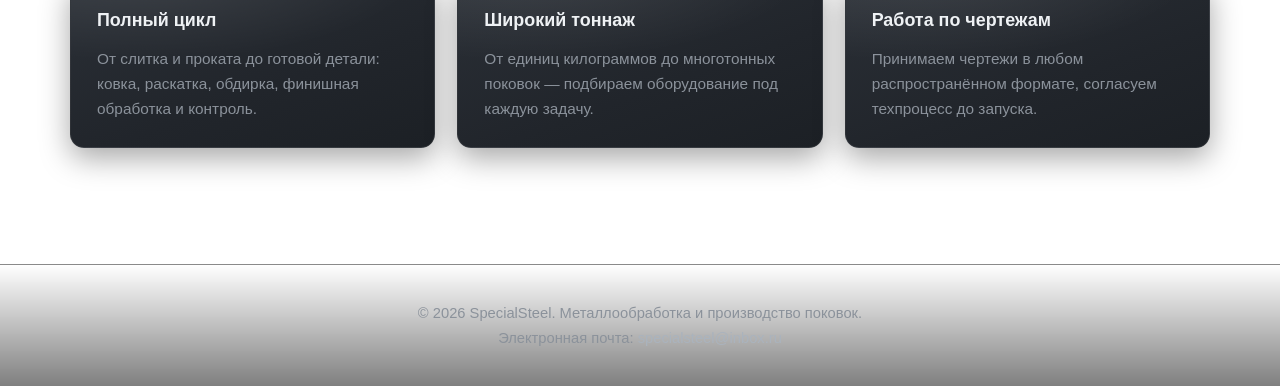
==== commit fda1f8a9: "Add files via upload" ====
--- a/index.html
+++ b/index.html
@@ -1,13 +1,6 @@
 <!DOCTYPE html>
 <html lang="ru">
 <head>
-
-<div class="header-title">
-    SPECIALSTEEL
-  </div>
-  <div class="header-subtitle">
-    МЕТАЛЛООБРАБОТКА · ПОКОВКИ
-  
 <meta charset="UTF-8">
 <meta name="viewport" content="width=device-width, initial-scale=1.0">
 <title>SpecialSteel — металлообработка и поковки</title>
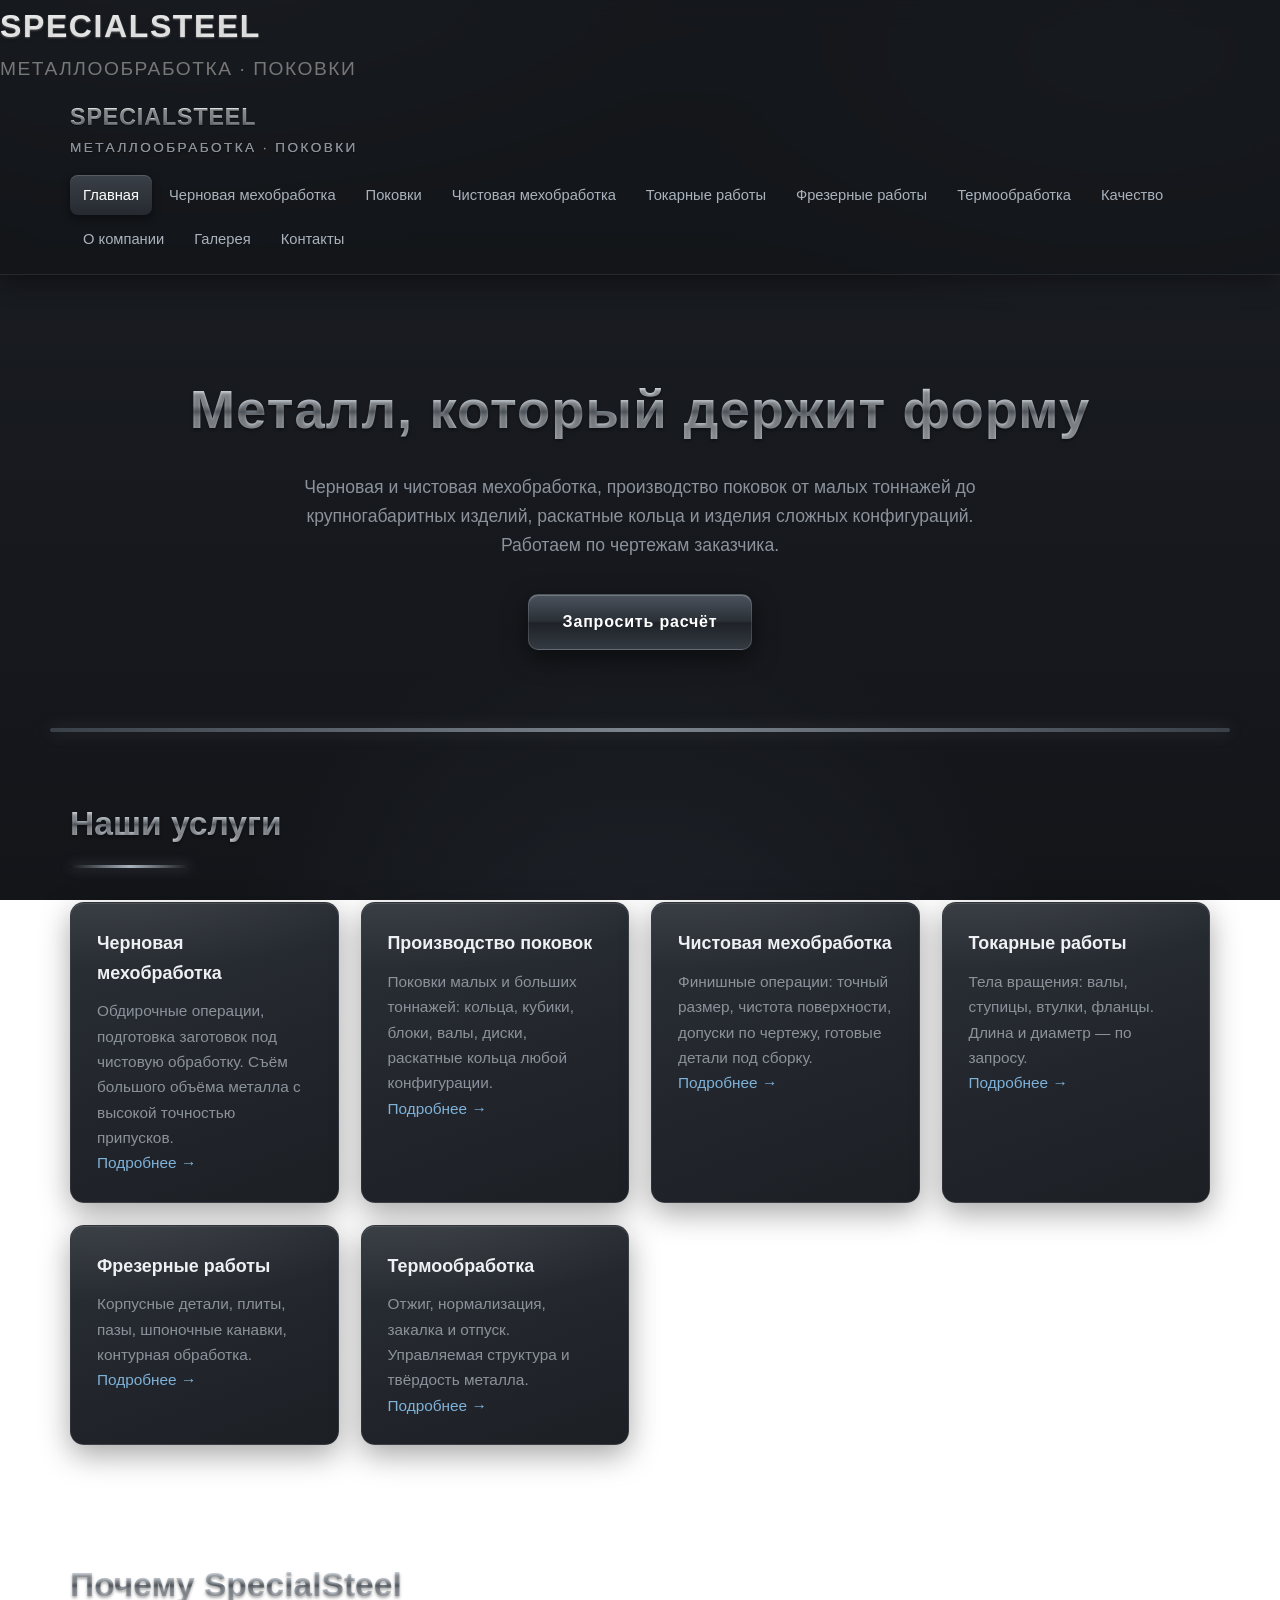
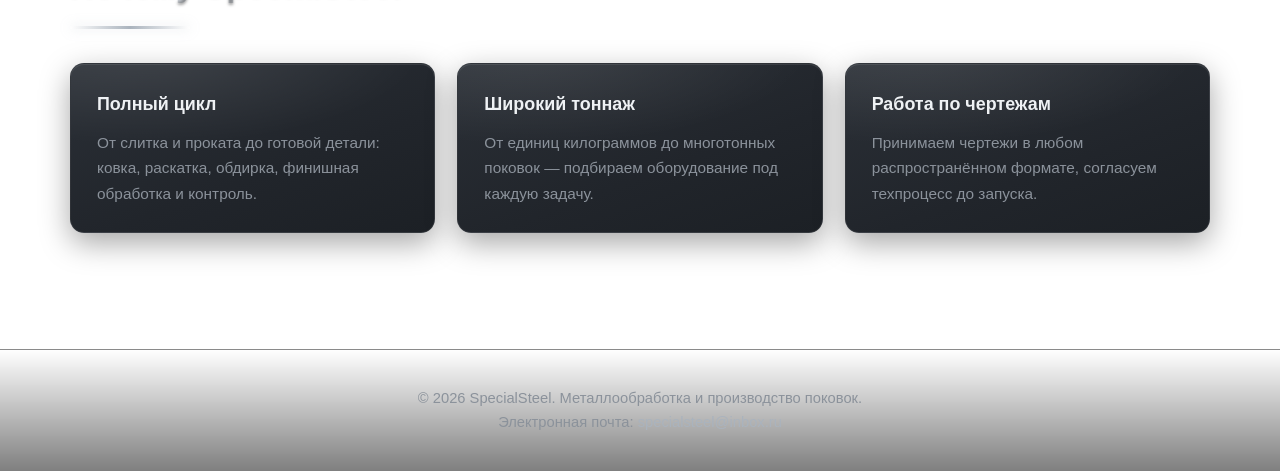
==== commit b274cad3: "Update index.html" ====
--- a/index.html
+++ b/index.html
@@ -9,6 +9,15 @@
 <body>
 
 <header>
+
+  <div class="header-title">
+    SPECIALSTEEL
+  </div>
+  <div class="header-subtitle">
+    МЕТАЛЛООБРАБОТКА · ПОКОВКИ
+  </div>
+  
+  
   <div class="top">
     <div class="logo">SPECIALSTEEL<span>МЕТАЛЛООБРАБОТКА · ПОКОВКИ</span></div>
     <nav>
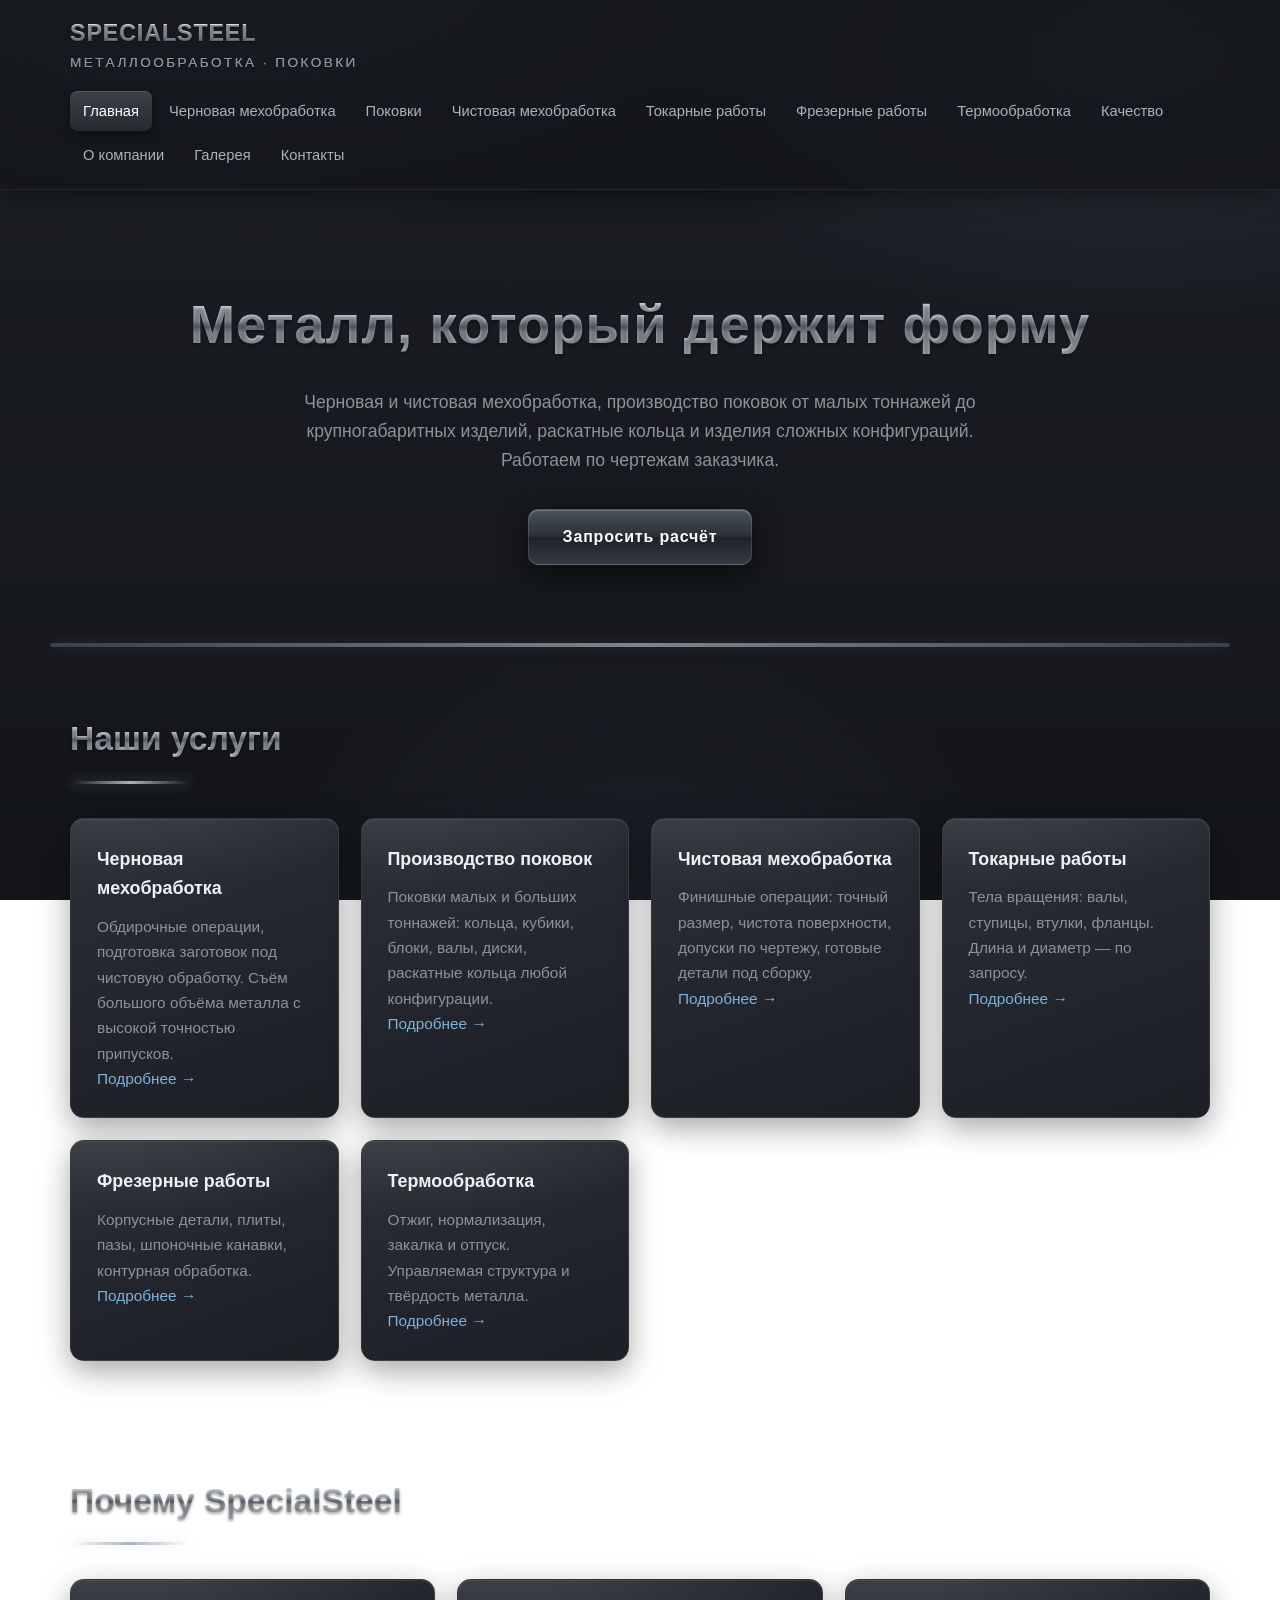
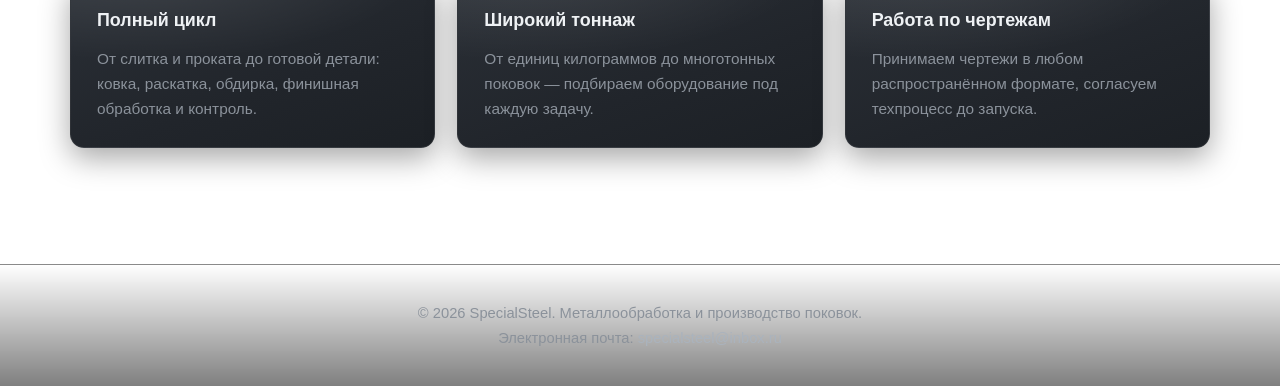
==== commit e264052e: "Add files via upload" ====
--- a/index.html
+++ b/index.html
@@ -9,15 +9,6 @@
 <body>
 
 <header>
-
-  <div class="header-title">
-    SPECIALSTEEL
-  </div>
-  <div class="header-subtitle">
-    МЕТАЛЛООБРАБОТКА · ПОКОВКИ
-  </div>
-  
-  
   <div class="top">
     <div class="logo">SPECIALSTEEL<span>МЕТАЛЛООБРАБОТКА · ПОКОВКИ</span></div>
     <nav>
--- a/style.css
+++ b/style.css
@@ -180,52 +180,3 @@
   0%   { background-position: 0% 50%; }
   100% { background-position: 300% 50%; }
 }
-
-
-/* Стили для заголовка в шапке сайта */
-.header-title {
-  font-size: 2rem;
-  font-weight: 700;
-  letter-spacing: 0.05em;
-  display: flex;
-  align-items: center;
-  gap: 16px;
-  
-  /* Эффект переливания */
-  background: linear-gradient(
-    45deg,
-    #f5f5f5 0%,
-    #d4d4d4 25%,
-    #c0c0c0 50%,
-    #d4d4d4 75%,
-    #f5f5f5 100%
-  );
-  background-size: 400% 100%;
-  
-  -webkit-background-clip: text;
-  background-clip: text;
-  color: transparent;
-  
-  /* Тени для объема */
-  text-shadow: 
-    0 1px 2px rgba(255,255,255,0.3),
-    0 2px 4px rgba(0,0,0,0.2);
-  
-  /* Анимация переливания */
-  animation: silver-shimmer 6s ease-in-out infinite;
-}
-
-/* Анимация движения градиента */
-@keyframes silver-shimmer {
-  0% { background-position: 0% 50%; }
-  50% { background-position: 100% 50%; }
-  100% { background-position: 0% 50%; }
-}
-
-/* Стили для подзаголовка */
-.header-subtitle {
-  font-size: 1.2rem;
-  color: #777;
-  text-transform: uppercase;
-  letter-spacing: 0.08em;
-}
